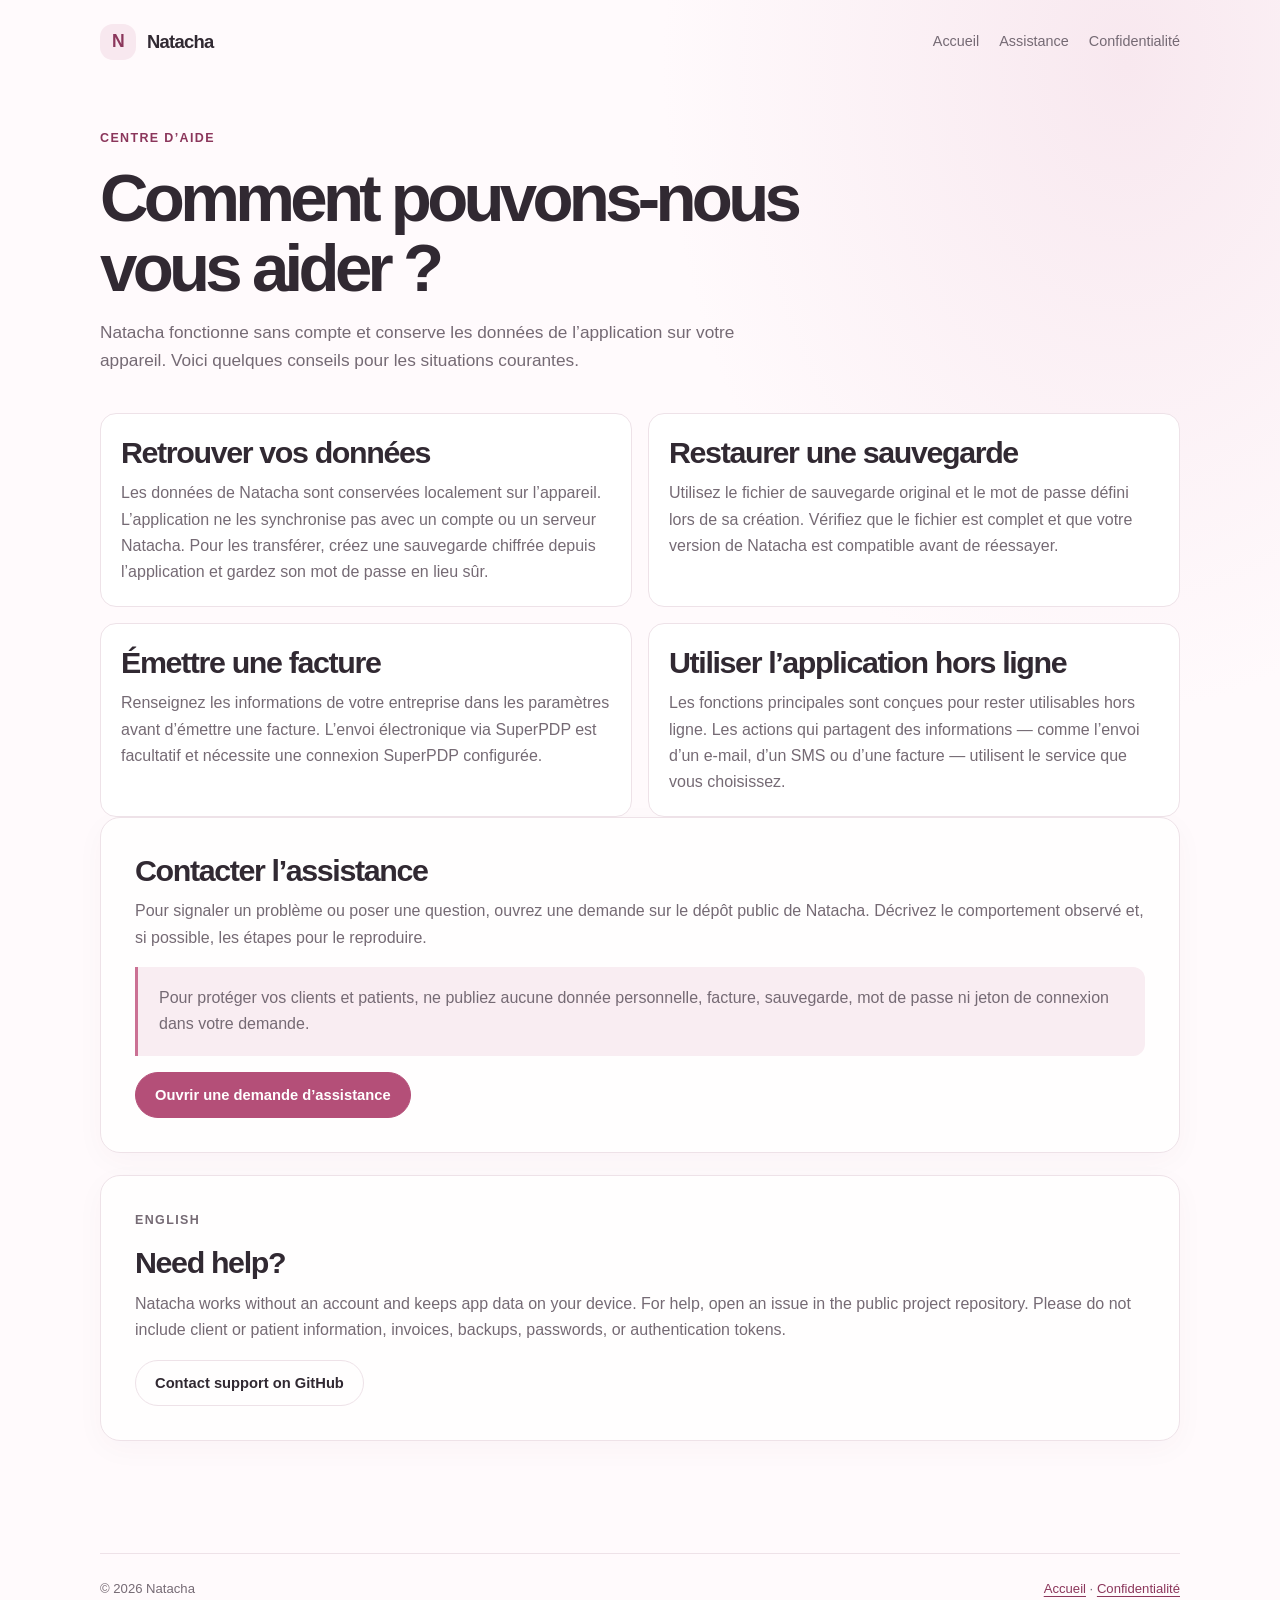
==== support/index.html @ 9fd4d35a "Split pages" ====
<!doctype html>
<html lang="fr">
  <head>
    <meta charset="utf-8" />
    <meta name="viewport" content="width=device-width, initial-scale=1" />
    <meta
      name="description"
      content="Aide et assistance pour l’application Natacha."
    />
    <meta name="theme-color" content="#fffafc" />
    <title>Assistance — Natacha</title>
    <link rel="stylesheet" href="../site.css" />
  </head>
  <body>
    <header class="shell topbar">
      <a class="brand" href="../" aria-label="Natacha, accueil">
        <span class="brand-mark" aria-hidden="true">N</span>
        <span>Natacha</span>
      </a>
      <nav class="topnav" aria-label="Navigation principale">
        <a href="../">Accueil</a>
        <a href="./" aria-current="page">Assistance</a>
        <a href="../privacy-policy/">Confidentialité</a>
      </nav>
    </header>

    <main class="shell">
      <header class="page-heading">
        <p class="eyebrow">Centre d’aide</p>
        <h1>Comment pouvons-nous vous aider&nbsp;?</h1>
        <p class="lede">
          Natacha fonctionne sans compte et conserve les données de l’application
          sur votre appareil. Voici quelques conseils pour les situations
          courantes.
        </p>
      </header>

      <section class="content-grid" aria-label="Conseils d’aide">
        <article class="privacy-item">
          <h2>Retrouver vos données</h2>
          <p>
            Les données de Natacha sont conservées localement sur l’appareil.
            L’application ne les synchronise pas avec un compte ou un serveur
            Natacha. Pour les transférer, créez une sauvegarde chiffrée depuis
            l’application et gardez son mot de passe en lieu sûr.
          </p>
        </article>
        <article class="privacy-item">
          <h2>Restaurer une sauvegarde</h2>
          <p>
            Utilisez le fichier de sauvegarde original et le mot de passe défini
            lors de sa création. Vérifiez que le fichier est complet et que votre
            version de Natacha est compatible avant de réessayer.
          </p>
        </article>
        <article class="privacy-item">
          <h2>Émettre une facture</h2>
          <p>
            Renseignez les informations de votre entreprise dans les paramètres
            avant d’émettre une facture. L’envoi électronique via SuperPDP est
            facultatif et nécessite une connexion SuperPDP configurée.
          </p>
        </article>
        <article class="privacy-item">
          <h2>Utiliser l’application hors ligne</h2>
          <p>
            Les fonctions principales sont conçues pour rester utilisables hors
            ligne. Les actions qui partagent des informations — comme l’envoi
            d’un e-mail, d’un SMS ou d’une facture — utilisent le service que
            vous choisissez.
          </p>
        </article>
      </section>

      <section class="page-card" aria-labelledby="contact-title">
        <h2 id="contact-title">Contacter l’assistance</h2>
        <p>
          Pour signaler un problème ou poser une question, ouvrez une demande sur
          le dépôt public de Natacha. Décrivez le comportement observé et, si
          possible, les étapes pour le reproduire.
        </p>
        <p class="review-note">
          Pour protéger vos clients et patients, ne publiez aucune donnée
          personnelle, facture, sauvegarde, mot de passe ni jeton de connexion
          dans votre demande.
        </p>
        <a
          class="button"
          href="https://github.com/gbarillot/natacha-web/issues/new"
          rel="noreferrer"
          target="_blank"
        >
          Ouvrir une demande d’assistance
        </a>
      </section>

      <section class="page-card" lang="en" aria-labelledby="english-title">
        <p class="eyebrow">English</p>
        <h2 id="english-title">Need help?</h2>
        <p>
          Natacha works without an account and keeps app data on your device.
          For help, open an issue in the public project repository. Please do
          not include client or patient information, invoices, backups,
          passwords, or authentication tokens.
        </p>
        <a
          class="button secondary"
          href="https://github.com/gbarillot/natacha-web/issues/new"
          rel="noreferrer"
          target="_blank"
        >
          Contact support on GitHub
        </a>
      </section>
    </main>

    <footer class="shell">
      <p>© 2026 Natacha</p>
      <p><a href="../">Accueil</a> · <a href="../privacy-policy/">Confidentialité</a></p>
    </footer>
  </body>
</html>
---- site.css ----
:root {
  color-scheme: light;
  --ink: #312932;
  --muted: #756a74;
  --pink: #b44f78;
  --pink-dark: #8b365b;
  --pink-light: #f8e8ef;
  --paper: #fffafc;
  --line: #eee2e8;
  --white: #fff;
  --shadow: 0 22px 70px rgb(80 43 61 / 9%);
  font-family: -apple-system, BlinkMacSystemFont, "Segoe UI", sans-serif;
}

* {
  box-sizing: border-box;
}

html {
  scroll-behavior: smooth;
}

body {
  margin: 0;
  background:
    radial-gradient(ellipse at 88% 4%, #f8e8ef 0, transparent 29rem),
    var(--paper);
  color: var(--ink);
  line-height: 1.65;
}

a {
  color: var(--pink-dark);
  text-underline-offset: 0.2em;
}

a:focus-visible {
  outline: 3px solid #d88baa;
  outline-offset: 4px;
  border-radius: 4px;
}

.shell {
  width: min(100% - 40px, 1080px);
  margin-inline: auto;
}

.topbar {
  display: flex;
  flex-wrap: wrap;
  min-height: 84px;
  align-items: center;
  justify-content: space-between;
  gap: 20px;
}

.brand {
  display: inline-flex;
  align-items: center;
  gap: 11px;
  color: var(--ink);
  font-size: 1.15rem;
  font-weight: 750;
  letter-spacing: -0.04em;
  text-decoration: none;
}

.brand-mark {
  display: grid;
  width: 36px;
  aspect-ratio: 1;
  place-items: center;
  border-radius: 13px;
  background: var(--pink-light);
  color: var(--pink-dark);
  font-size: 1.1rem;
}

.topnav {
  display: flex;
  flex-wrap: wrap;
  justify-content: flex-end;
  gap: 20px;
  font-size: 0.9rem;
}

.topnav a {
  color: var(--muted);
  text-decoration: none;
}

.topnav a:hover {
  color: var(--pink-dark);
}

main {
  padding-block: 44px 90px;
}

.page-heading {
  max-width: 740px;
  margin-bottom: 38px;
}

.eyebrow {
  margin: 0 0 14px;
  color: var(--pink-dark);
  font-size: 0.78rem;
  font-weight: 750;
  letter-spacing: 0.11em;
  text-transform: uppercase;
}

h1,
h2,
h3,
p {
  margin-top: 0;
}

h1 {
  margin-bottom: 14px;
  font-size: clamp(2.4rem, 6vw, 4.2rem);
  font-weight: 720;
  letter-spacing: -0.07em;
  line-height: 1.05;
}

h2 {
  margin-bottom: 10px;
  font-size: clamp(1.45rem, 3vw, 1.9rem);
  letter-spacing: -0.045em;
  line-height: 1.2;
}

h3 {
  margin-bottom: 8px;
  font-size: 1.05rem;
}

.lede,
.muted {
  color: var(--muted);
}

.lede {
  max-width: 680px;
  margin-bottom: 0;
  font-size: 1.08rem;
}

.page-card {
  margin-bottom: 22px;
  padding: clamp(22px, 4vw, 34px);
  border: 1px solid var(--line);
  border-radius: 20px;
  background: rgb(255 255 255 / 85%);
  box-shadow: 0 8px 30px rgb(80 43 61 / 3%);
}

.page-card > :last-child,
.privacy-item > :last-child {
  margin-bottom: 0;
}

.content-grid {
  display: grid;
  grid-template-columns: repeat(2, minmax(0, 1fr));
  gap: 16px;
}

.privacy-item {
  padding: 20px;
  border: 1px solid var(--line);
  border-radius: 16px;
  background: var(--white);
}

.privacy-item p,
.page-card p,
.page-card li {
  color: var(--muted);
}

.privacy-item p:last-child {
  margin-bottom: 0;
}

.button {
  display: inline-flex;
  min-height: 46px;
  align-items: center;
  justify-content: center;
  padding: 0 19px;
  border: 1px solid var(--pink);
  border-radius: 999px;
  background: var(--pink);
  color: var(--white);
  font-size: 0.92rem;
  font-weight: 650;
  text-decoration: none;
}

.button:hover {
  background: var(--pink-dark);
}

.button.secondary {
  border-color: var(--line);
  background: rgb(255 255 255 / 70%);
  color: var(--ink);
}

.review-note {
  padding: 18px 21px;
  border-left: 3px solid #cb7194;
  border-radius: 0 12px 12px 0;
  background: #f9edf2;
  color: var(--muted);
}

.review-note strong {
  color: var(--ink);
}

footer {
  display: flex;
  flex-wrap: wrap;
  align-items: center;
  justify-content: space-between;
  gap: 12px;
  padding: 24px 0 34px;
  border-top: 1px solid var(--line);
  color: var(--muted);
  font-size: 0.82rem;
}

footer p {
  margin: 0;
}

@media (max-width: 700px) {
  .shell {
    width: min(100% - 30px, 560px);
  }

  .topbar {
    flex-wrap: wrap;
    min-height: 70px;
    align-items: flex-start;
    gap: 8px 16px;
    padding-block: 16px;
  }

  .topnav {
    gap: 8px 13px;
    font-size: 0.82rem;
  }

  .content-grid {
    grid-template-columns: 1fr;
  }
}

@media (prefers-reduced-motion: reduce) {
  html {
    scroll-behavior: auto;
  }
}
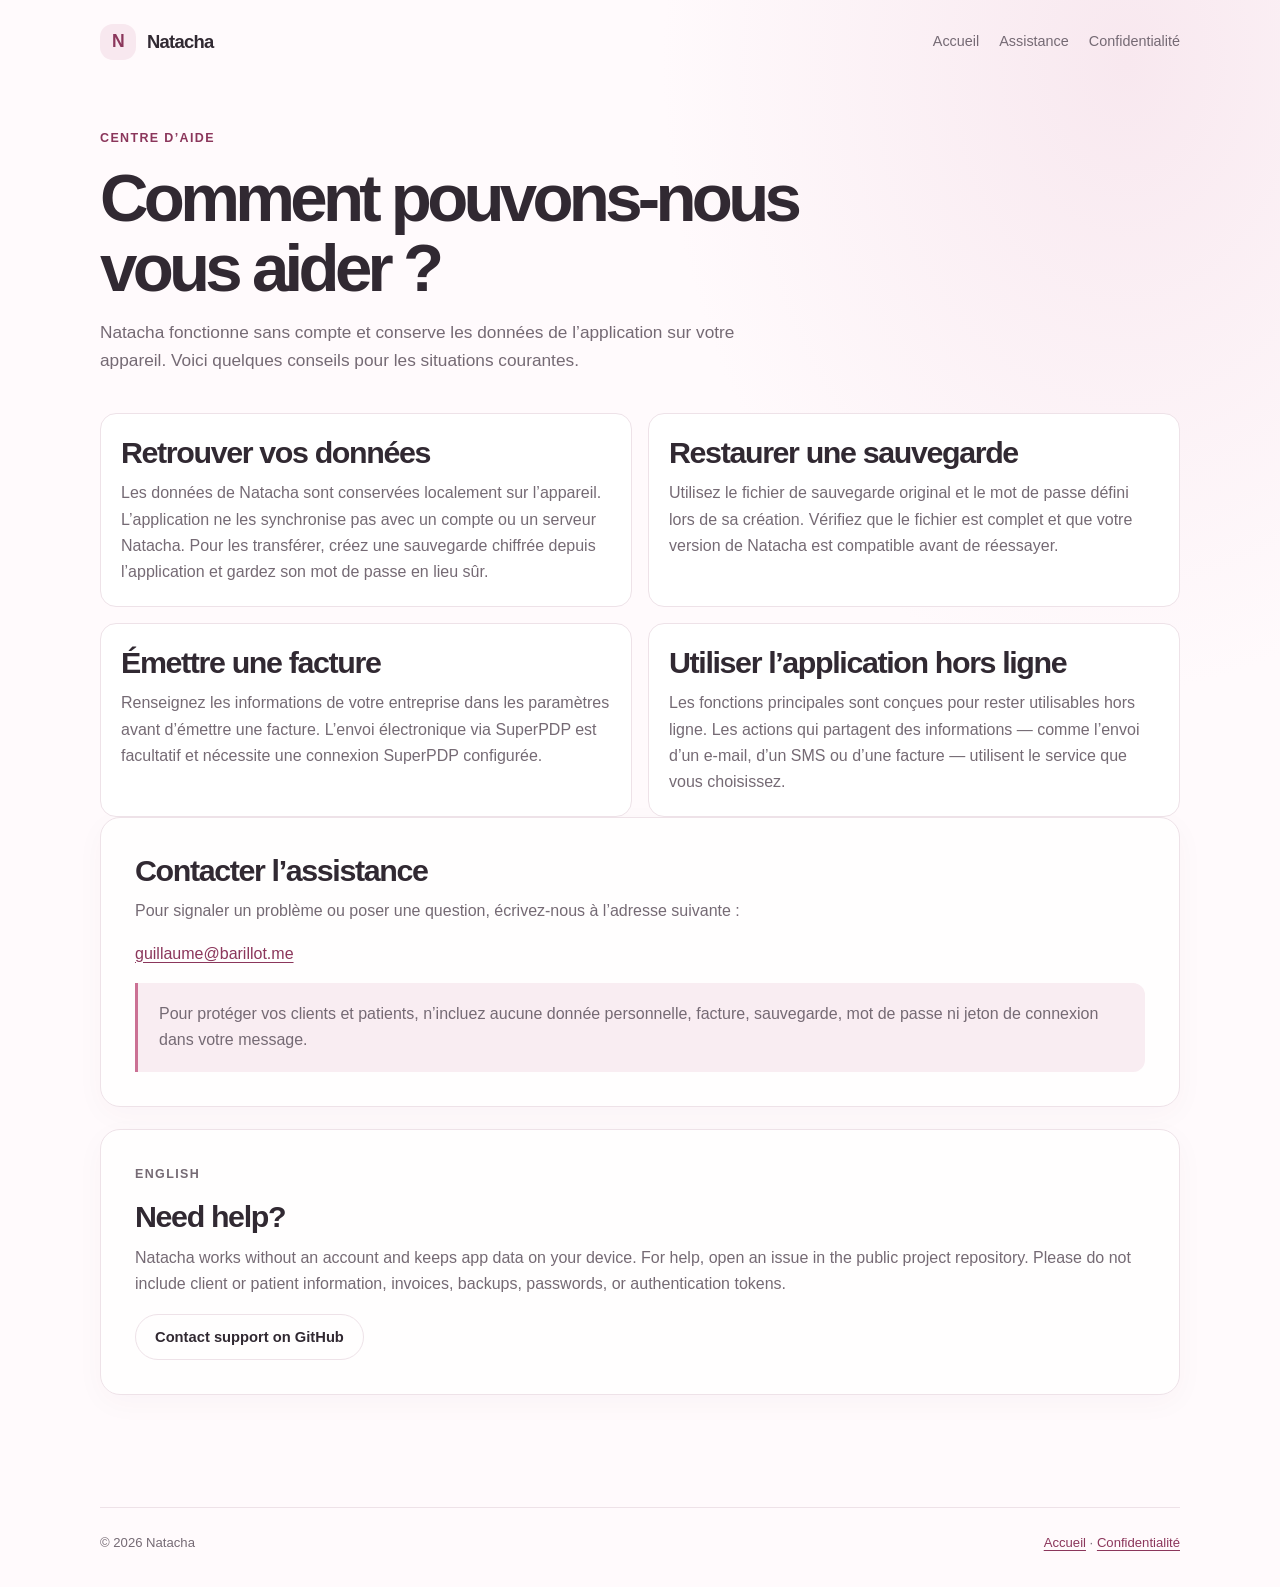
==== commit 39616eeb: "Add support link" ====
--- a/support/index.html
+++ b/support/index.html
@@ -75,23 +75,15 @@
       <section class="page-card" aria-labelledby="contact-title">
         <h2 id="contact-title">Contacter l’assistance</h2>
         <p>
-          Pour signaler un problème ou poser une question, ouvrez une demande sur
-          le dépôt public de Natacha. Décrivez le comportement observé et, si
-          possible, les étapes pour le reproduire.
+          Pour signaler un problème ou poser une question, écrivez-nous à
+          l’adresse suivante :
         </p>
+        <p><a href="mailto:guillaume@barillot.me">guillaume@barillot.me</a></p>
         <p class="review-note">
-          Pour protéger vos clients et patients, ne publiez aucune donnée
+          Pour protéger vos clients et patients, n’incluez aucune donnée
           personnelle, facture, sauvegarde, mot de passe ni jeton de connexion
-          dans votre demande.
+          dans votre message.
         </p>
-        <a
-          class="button"
-          href="https://github.com/gbarillot/natacha-web/issues/new"
-          rel="noreferrer"
-          target="_blank"
-        >
-          Ouvrir une demande d’assistance
-        </a>
       </section>
 
       <section class="page-card" lang="en" aria-labelledby="english-title">
